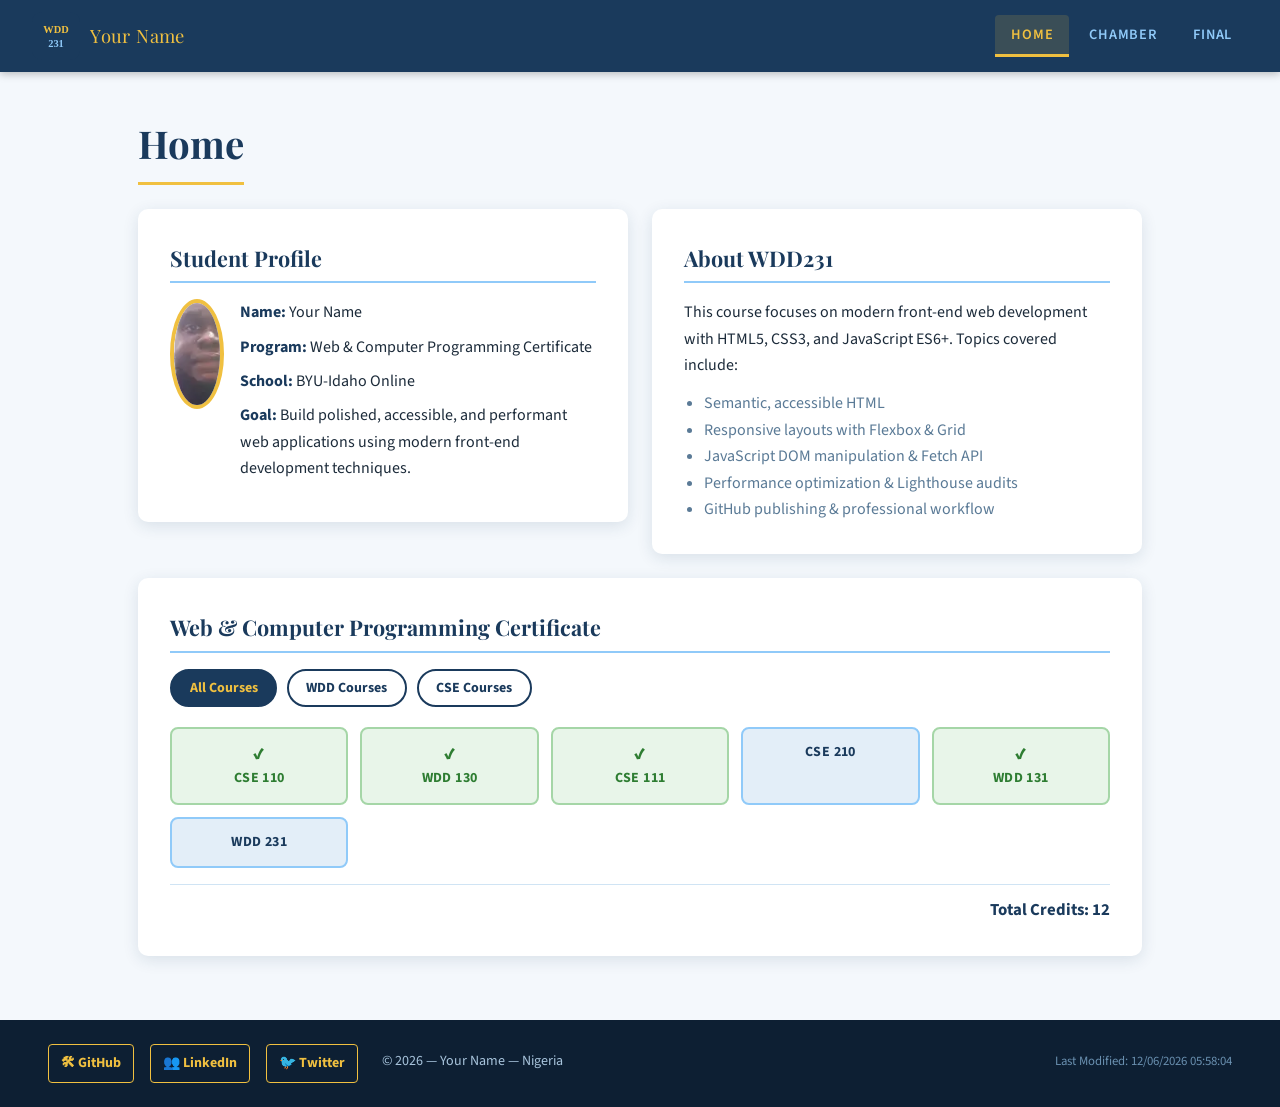
==== index.html @ 96b407dc "Added project files" ====
<!DOCTYPE html>
<html lang="en">
<head>
  <meta charset="UTF-8" />
  <meta name="viewport" content="width=device-width, initial-scale=1.0" />
  <meta name="description" content="WDD231 Frontend Web Development course home page. Showcasing HTML, CSS, and JavaScript skills." />
  <meta name="author" content="Your Name" />
  <title>WDD231 | Course Home</title>

  <link rel="preconnect" href="https://fonts.googleapis.com" />
  <link rel="preconnect" href="https://fonts.gstatic.com" crossorigin />
  <link href="https://fonts.googleapis.com/css2?family=Playfair+Display:wght@600;700&family=Source+Sans+3:wght@400;600;700&display=swap" rel="stylesheet" />

  <link rel="stylesheet" href="styles/small.css" />
  <link rel="stylesheet" href="styles/larger.css" />

  <script src="scripts/navigation.js" defer></script>
  <script src="scripts/date.js" defer></script>
  <script src="scripts/course.js" defer></script>
</head>
<body>

  <header>
    <div class="site-brand">
      <img src="images/logo.svg" alt="WDD231 logo" width="48" height="48" />
      <span>Your Name</span>
    </div>

    <button id="menu-btn" aria-expanded="false" aria-controls="main-nav" aria-label="Open menu">
      <span></span>
      <span></span>
      <span></span>
    </button>

    <nav id="main-nav" aria-label="Primary navigation">
      <ul>
        <li><a href="index.html" aria-current="page">Home</a></li>
        <li><a href="chamber/index.html">Chamber</a></li>
        <li><a href="final/index.html">Final</a></li>
      </ul>
    </nav>
  </header>

  <main>
    <h1>Home</h1>

    <div class="sections-grid">

      <section aria-labelledby="welcome-heading">
        <h2 id="welcome-heading">Student Profile</h2>
        <div class="profile-card">
          <img class="profile-pic" src="images/profile.webp" alt="Student profile photo" width="110" height="110" />
          <div class="profile-info">
            <p><strong>Name:</strong> Your Name</p>
            <p><strong>Program:</strong> Web &amp; Computer Programming Certificate</p>
            <p><strong>School:</strong> BYU-Idaho Online</p>
            <p><strong>Goal:</strong> Build polished, accessible, and performant web applications using modern front-end development techniques.</p>
          </div>
        </div>
      </section>

      <section aria-labelledby="overview-heading">
        <h2 id="overview-heading">About WDD231</h2>
        <p>This course focuses on modern front-end web development with HTML5, CSS3, and JavaScript ES6+. Topics covered include:</p>
        <ul style="margin-top:0.75rem; padding-left:1.25rem; list-style:disc; color:var(--clr-muted);">
          <li>Semantic, accessible HTML</li>
          <li>Responsive layouts with Flexbox &amp; Grid</li>
          <li>JavaScript DOM manipulation &amp; Fetch API</li>
          <li>Performance optimization &amp; Lighthouse audits</li>
          <li>GitHub publishing &amp; professional workflow</li>
        </ul>
      </section>

      <section class="courses-section" aria-labelledby="courses-heading">
        <h2 id="courses-heading">Web &amp; Computer Programming Certificate</h2>

        <div class="filter-btns" role="group" aria-label="Filter courses by subject">
          <button class="active" data-filter="all">All Courses</button>
          <button data-filter="WDD">WDD Courses</button>
          <button data-filter="CSE">CSE Courses</button>
        </div>

        <div id="course-grid" aria-live="polite" aria-label="Course list"></div>

        <p id="credits-summary" aria-live="polite"></p>
      </section>

    </div>
  </main>

  <footer>
    <div class="footer-social" aria-label="Social media links">
      <a href="https://github.com/aeuroshaw" target="_blank" rel="noopener noreferrer">
        &#128736; GitHub
      </a>
      <a href="www.linkedin.com/in/foluso-eyuro-00ba69112" target="_blank" rel="noopener noreferrer">
        &#128101; LinkedIn
      </a>
      <a href="https://twitter.com/feyuro" target="_blank" rel="noopener noreferrer">
        &#128038; Twitter
      </a>
    </div>

    <p>
      &copy; <span id="copyright-year"></span> &mdash; Your Name &mdash; Nigeria
    </p>

    <p id="lastModified"></p>
  </footer>

</body>
</html>
---- styles/small.css ----
:root {
  --clr-navy:   #1a3a5c;
  --clr-gold:   #f0c040;
  --clr-sky:    #90caf9;
  --clr-light:  #f4f8fc;
  --clr-dark:   #0d1f33;
  --clr-text:   #1c2b3a;
  --clr-muted:  #5a7a96;
  --clr-white:  #ffffff;
  --clr-done:   #2e7d32;
  --clr-done-bg:#e8f5e9;
  --clr-todo:   #1a3a5c;
  --clr-todo-bg:#e3eef8;

  --ff-display: 'Playfair Display', Georgia, serif;
  --ff-body:    'Source Sans 3', 'Segoe UI', sans-serif;

  --radius: 10px;
  --shadow: 0 4px 16px rgba(26, 58, 92, 0.12);
  --transition: 0.25s ease;
}

*, *::before, *::after { box-sizing: border-box; margin: 0; padding: 0; }

html { scroll-behavior: smooth; }

body {
  font-family: var(--ff-body);
  font-size: 1rem;
  line-height: 1.65;
  color: var(--clr-text);
  background: var(--clr-light);
  min-width: 320px;
}

img { max-width: 100%; height: auto; display: block; }
a   { color: var(--clr-navy); text-decoration: none; }
a:hover { text-decoration: underline; }
ul  { list-style: none; }

header {
  background: var(--clr-navy);
  color: var(--clr-white);
  padding: 0.75rem 1.25rem;
  display: flex;
  align-items: center;
  justify-content: space-between;
  gap: 0.75rem;
  position: sticky;
  top: 0;
  z-index: 100;
  box-shadow: 0 2px 8px rgba(0,0,0,0.25);
}

.site-brand {
  display: flex;
  align-items: center;
  gap: 0.65rem;
}

.site-brand img { width: 48px; height: 48px; border-radius: 8px; }

.site-brand span {
  font-family: var(--ff-display);
  font-size: 1.15rem;
  color: var(--clr-gold);
  letter-spacing: 0.02em;
}
#menu-btn {
  background: none;
  border: 2px solid var(--clr-gold);
  border-radius: 6px;
  cursor: pointer;
  padding: 0.4rem 0.55rem;
  display: flex;
  flex-direction: column;
  gap: 5px;
  transition: background var(--transition);
}
#menu-btn span {
  display: block;
  width: 22px;
  height: 2px;
  background: var(--clr-gold);
  border-radius: 2px;
  transition: transform var(--transition), opacity var(--transition);
}
#menu-btn[aria-expanded="true"] span:nth-child(1) { transform: translateY(7px) rotate(45deg); }
#menu-btn[aria-expanded="true"] span:nth-child(2) { opacity: 0; }
#menu-btn[aria-expanded="true"] span:nth-child(3) { transform: translateY(-7px) rotate(-45deg); }

nav#main-nav {
  background: var(--clr-dark);
  overflow: hidden;
  max-height: 0;
  transition: max-height 0.35s ease;
}
nav#main-nav.open { max-height: 300px; }

nav#main-nav ul {
  display: flex;
  flex-direction: column;
}
nav#main-nav ul li a {
  display: block;
  padding: 0.85rem 1.5rem;
  color: var(--clr-sky);
  font-family: var(--ff-body);
  font-weight: 600;
  letter-spacing: 0.05em;
  text-transform: uppercase;
  font-size: 0.9rem;
  transition: background var(--transition), color var(--transition);
  border-left: 3px solid transparent;
}
nav#main-nav ul li a:hover,
nav#main-nav ul li a[aria-current="page"] {
  background: rgba(240,192,64,0.12);
  color: var(--clr-gold);
  border-left-color: var(--clr-gold);
  text-decoration: none;
}

main {
  max-width: 1100px;
  margin: 0 auto;
  padding: 1.5rem 1.25rem 2rem;
}

main h1 {
  font-family: var(--ff-display);
  font-size: 2rem;
  color: var(--clr-navy);
  margin-bottom: 1.5rem;
  border-bottom: 3px solid var(--clr-gold);
  padding-bottom: 0.4rem;
  display: inline-block;
}

section {
  background: var(--clr-white);
  border-radius: var(--radius);
  box-shadow: var(--shadow);
  padding: 1.5rem;
  margin-bottom: 2rem;
}

section h2 {
  font-family: var(--ff-display);
  font-size: 1.35rem;
  color: var(--clr-navy);
  margin-bottom: 1rem;
  padding-bottom: 0.3rem;
  border-bottom: 2px solid var(--clr-sky);
}

.profile-card {
  display: flex;
  flex-direction: column;
  gap: 1rem;
}

.profile-pic {
  width: 110px;
  height: 110px;
  border-radius: 50%;
  object-fit: cover;
  border: 4px solid var(--clr-gold);
  background: var(--clr-sky);
  display: flex;
  align-items: center;
  justify-content: center;
  overflow: hidden;
}

.profile-pic-placeholder {
  width: 110px;
  height: 110px;
  border-radius: 50%;
  border: 4px solid var(--clr-gold);
  background: linear-gradient(135deg, var(--clr-navy), var(--clr-sky));
  display: flex;
  align-items: center;
  justify-content: center;
  font-family: var(--ff-display);
  font-size: 2.5rem;
  color: var(--clr-gold);
  flex-shrink: 0;
}

.profile-info p { margin-bottom: 0.5rem; color: var(--clr-text); }
.profile-info strong { color: var(--clr-navy); }

.filter-btns {
  display: flex;
  flex-wrap: wrap;
  gap: 0.6rem;
  margin-bottom: 1.25rem;
}
.filter-btns button {
  padding: 0.45rem 1.1rem;
  border-radius: 50px;
  border: 2px solid var(--clr-navy);
  background: var(--clr-white);
  color: var(--clr-navy);
  font-family: var(--ff-body);
  font-weight: 700;
  font-size: 0.875rem;
  cursor: pointer;
  transition: background var(--transition), color var(--transition);
}
.filter-btns button:hover,
.filter-btns button.active {
  background: var(--clr-navy);
  color: var(--clr-gold);
}

#course-grid {
  display: grid;
  grid-template-columns: repeat(auto-fill, minmax(130px, 1fr));
  gap: 0.75rem;
}

.course-card {
  border-radius: 8px;
  padding: 0.75rem 0.9rem;
  font-size: 0.875rem;
  font-weight: 700;
  text-align: center;
  letter-spacing: 0.03em;
  border: 2px solid transparent;
  transition: transform var(--transition), box-shadow var(--transition);
}
.course-card:hover { transform: translateY(-3px); box-shadow: 0 6px 18px rgba(26,58,92,0.15); }

.course-card.completed {
  background: var(--clr-done-bg);
  color: var(--clr-done);
  border-color: #a5d6a7;
}
.course-card.incomplete {
  background: var(--clr-todo-bg);
  color: var(--clr-todo);
  border-color: var(--clr-sky);
}

.course-card .check { font-size: 1rem; }

#credits-summary {
  margin-top: 1rem;
  font-weight: 700;
  font-size: 1.05rem;
  color: var(--clr-navy);
  text-align: right;
  padding-top: 0.75rem;
  border-top: 1px solid #d0e4f4;
}

footer {
  background: var(--clr-dark);
  color: #a8c4dc;
  padding: 1.5rem 1.25rem;
  text-align: center;
  font-size: 0.88rem;
  line-height: 1.8;
}

.footer-social {
  display: flex;
  justify-content: center;
  gap: 1rem;
  flex-wrap: wrap;
  margin-bottom: 0.85rem;
}
.footer-social a {
  color: var(--clr-gold);
  font-weight: 700;
  font-size: 0.875rem;
  padding: 0.35rem 0.75rem;
  border: 1px solid var(--clr-gold);
  border-radius: 4px;
  transition: background var(--transition), color var(--transition);
  display: inline-flex;
  align-items: center;
  gap: 0.3rem;
}
.footer-social a:hover { background: var(--clr-gold); color: var(--clr-dark); text-decoration: none; }

footer p { margin-bottom: 0.25rem; }
footer #lastModified { color: #6a90b0; font-size: 0.8rem; }
---- styles/larger.css ----
@media (min-width: 640px) {
  header { padding: 0.75rem 2rem; }
  #menu-btn { display: none; }
  nav#main-nav {
    background: transparent;
    max-height: none;
    overflow: visible;
  }
  nav#main-nav ul {
    flex-direction: row;
    justify-content: flex-end;
    gap: 0.25rem;
  }
  nav#main-nav ul li a {
    padding: 0.5rem 1rem;
    border-left: none;
    border-bottom: 3px solid transparent;
    border-radius: 4px 4px 0 0;
    color: var(--clr-sky);
  }
  nav#main-nav ul li a:hover,
  nav#main-nav ul li a[aria-current="page"] {
    background: rgba(240,192,64,0.15);
    color: var(--clr-gold);
    border-left-color: transparent;
    border-bottom-color: var(--clr-gold);
  }
  header { flex-wrap: nowrap; }
  nav#main-nav { flex: 1; display: flex; justify-content: flex-end; }
  main { padding: 2rem 2rem 3rem; }
  main h1 { font-size: 2.4rem; }
  .profile-card { flex-direction: row; align-items: flex-start; }
  .sections-grid {
    display: grid;
    grid-template-columns: 1fr 1fr;
    gap: 1.5rem;
    align-items: start;
  }
  .sections-grid .courses-section { grid-column: 1 / -1; }
  section { margin-bottom: 0; }
  #course-grid {
    grid-template-columns: repeat(auto-fill, minmax(150px, 1fr));
  }
}
@media (min-width: 900px) {
  main { padding: 2.5rem 3rem 4rem; }
  .sections-grid {
    grid-template-columns: 1fr 1fr;
  }
  #course-grid {
    grid-template-columns: repeat(auto-fill, minmax(160px, 1fr));
  }
  section { padding: 2rem; }
  footer {
    display: grid;
    grid-template-columns: auto 1fr auto;
    align-items: center;
    gap: 1.5rem;
    padding: 1.5rem 3rem;
    text-align: left;
  }
  .footer-social { margin-bottom: 0; }
  footer #lastModified { text-align: right; }
}
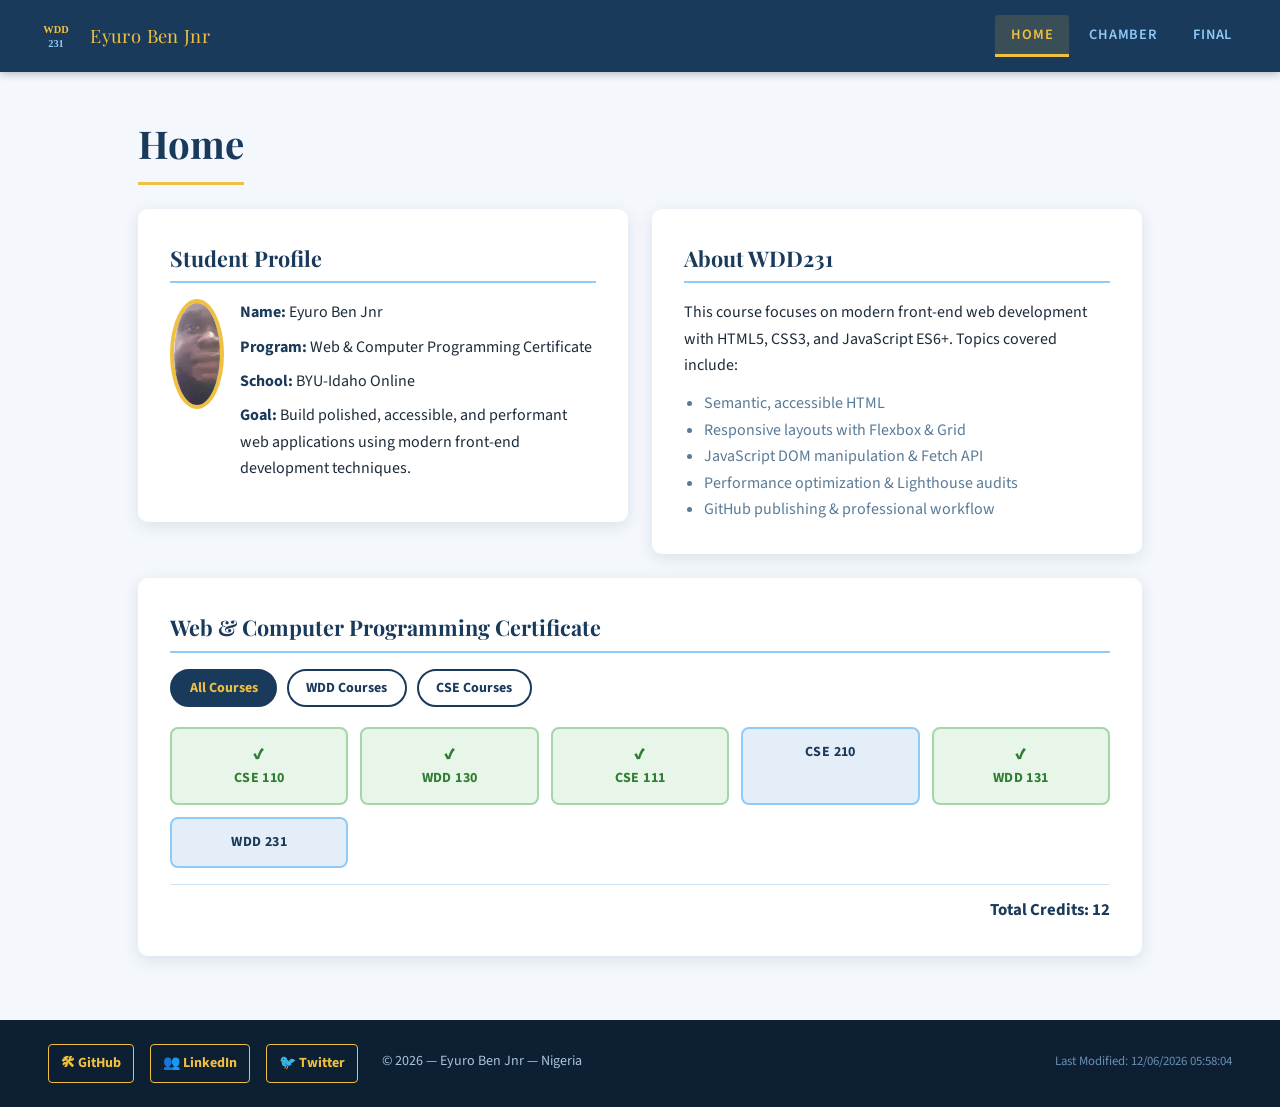
==== commit 6631ee19: "Update index.html" ====
--- a/index.html
+++ b/index.html
@@ -3,9 +3,19 @@
 <head>
   <meta charset="UTF-8" />
   <meta name="viewport" content="width=device-width, initial-scale=1.0" />
+
   <meta name="description" content="WDD231 Frontend Web Development course home page. Showcasing HTML, CSS, and JavaScript skills." />
-  <meta name="author" content="Your Name" />
+  <meta name="author" content="Eyuro Ben Jnr" />
+
   <title>WDD231 | Course Home</title>
+
+  <meta property="og:title" content="WDD231 | Course Home" />
+  <meta property="og:description" content="Frontend Web Development course home page showcasing HTML, CSS, and JavaScript projects and skills." />
+  <meta property="og:image" content="https://raw.githubusercontent.com/AeuroShaw/wdd231/main/images/profile.webp" />
+  <meta property="og:url" content="https://aeuroshaw.github.io/wdd231/" />
+  <meta property="og:type" content="website" />
+
+  <link rel="icon" href="favicon.ico" type="image/x-icon" />
 
   <link rel="preconnect" href="https://fonts.googleapis.com" />
   <link rel="preconnect" href="https://fonts.gstatic.com" crossorigin />
@@ -23,7 +33,7 @@
   <header>
     <div class="site-brand">
       <img src="images/logo.svg" alt="WDD231 logo" width="48" height="48" />
-      <span>Your Name</span>
+      <span>Eyuro Ben Jnr</span>
     </div>
 
     <button id="menu-btn" aria-expanded="false" aria-controls="main-nav" aria-label="Open menu">
@@ -51,7 +61,7 @@
         <div class="profile-card">
           <img class="profile-pic" src="images/profile.webp" alt="Student profile photo" width="110" height="110" />
           <div class="profile-info">
-            <p><strong>Name:</strong> Your Name</p>
+            <p><strong>Name:</strong> Eyuro Ben Jnr</p>
             <p><strong>Program:</strong> Web &amp; Computer Programming Certificate</p>
             <p><strong>School:</strong> BYU-Idaho Online</p>
             <p><strong>Goal:</strong> Build polished, accessible, and performant web applications using modern front-end development techniques.</p>
@@ -93,7 +103,7 @@
       <a href="https://github.com/aeuroshaw" target="_blank" rel="noopener noreferrer">
         &#128736; GitHub
       </a>
-      <a href="www.linkedin.com/in/foluso-eyuro-00ba69112" target="_blank" rel="noopener noreferrer">
+      <a href="https://www.linkedin.com/in/foluso-eyuro-00ba69112" target="_blank" rel="noopener noreferrer">
         &#128101; LinkedIn
       </a>
       <a href="https://twitter.com/feyuro" target="_blank" rel="noopener noreferrer">
@@ -102,11 +112,11 @@
     </div>
 
     <p>
-      &copy; <span id="copyright-year"></span> &mdash; Your Name &mdash; Nigeria
+      &copy; <span id="copyright-year"></span> &mdash; Eyuro Ben Jnr &mdash; Nigeria
     </p>
 
     <p id="lastModified"></p>
   </footer>
 
 </body>
-</html>+</html>
